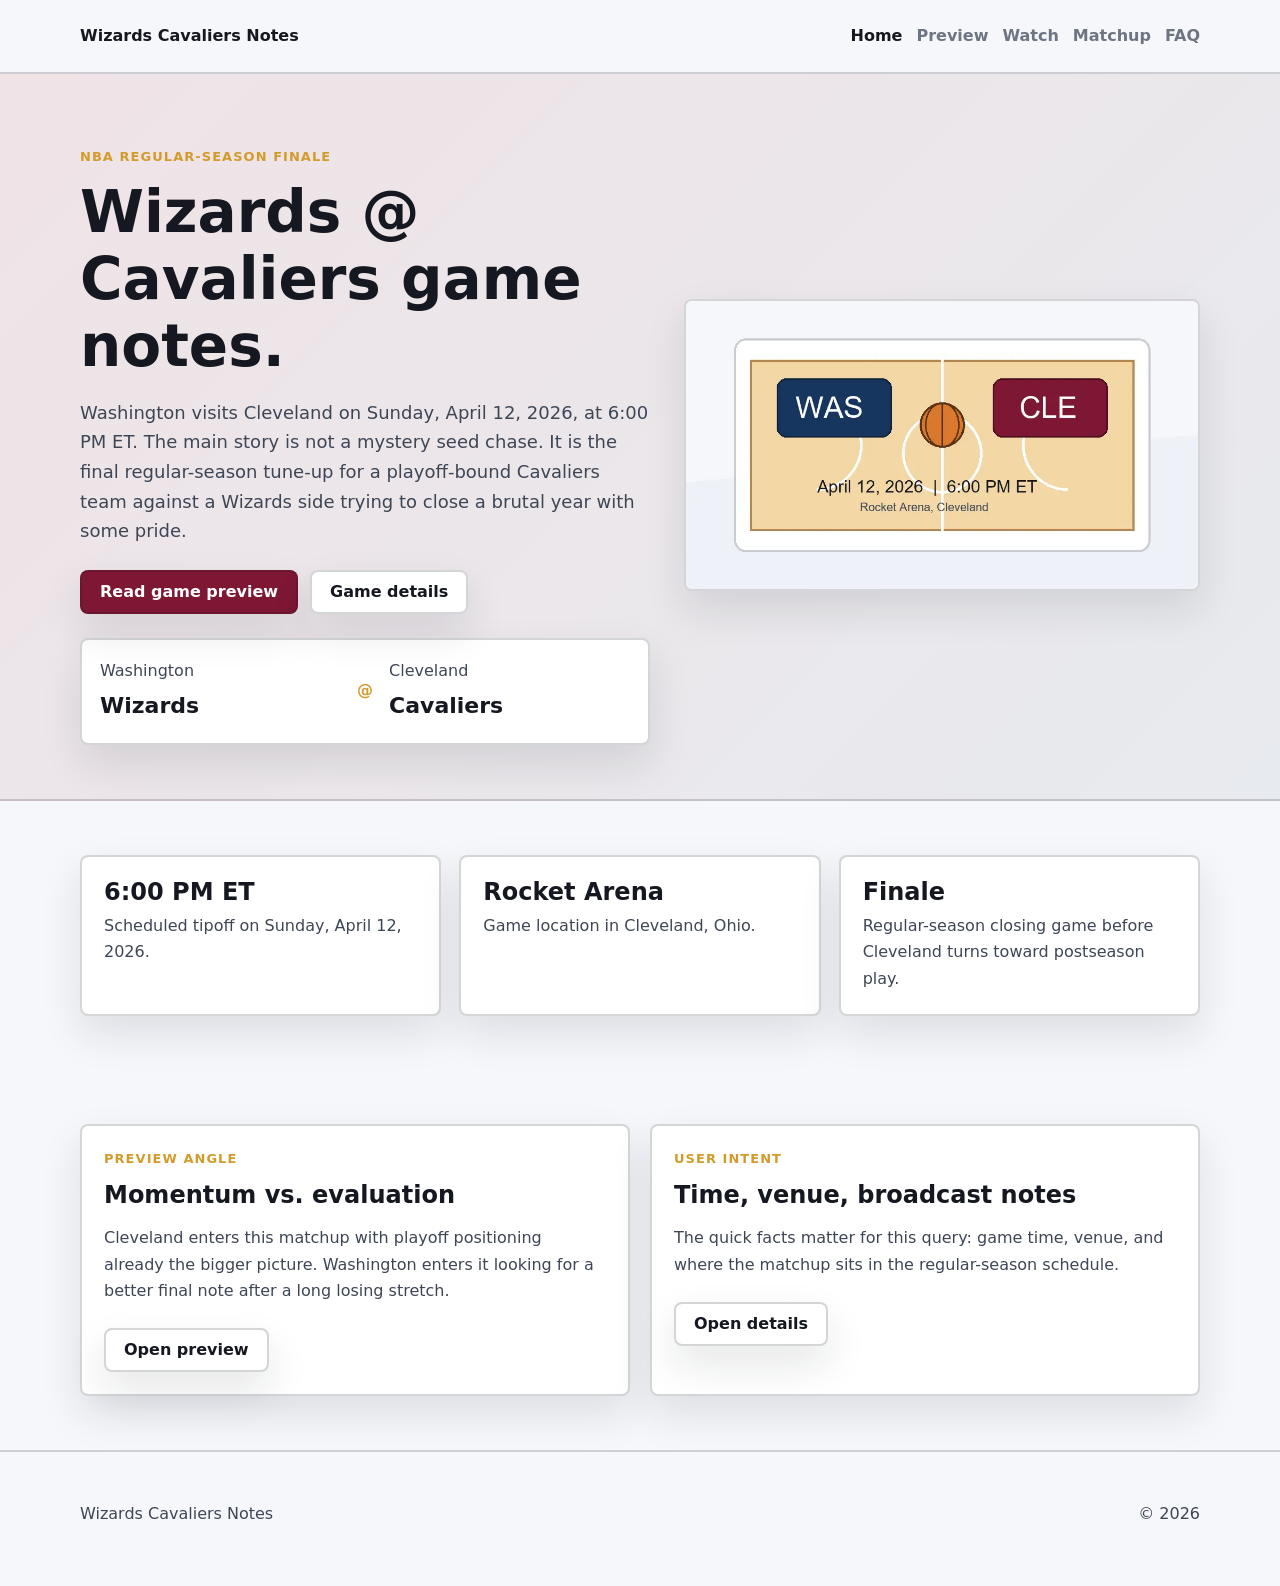
==== index.html @ 1ce33008 "Initial Wizards Cavaliers preview site" ====
<!DOCTYPE html>
<html lang="en">
<head>
  <meta charset="UTF-8">
  <meta name="viewport" content="width=device-width, initial-scale=1.0">
  <title>Wizards vs Cavaliers Preview | April 12, 2026 Game Notes</title>
  <meta name="description" content="Original Washington Wizards at Cleveland Cavaliers preview for April 12, 2026, with game time, venue, matchup notes, and regular-season finale context.">
  <link rel="canonical" href="https://zeshanalikhan.github.io/wizards-cavaliers-preview/">
  <meta property="og:title" content="Wizards vs Cavaliers Preview | April 12, 2026 Game Notes">
  <meta property="og:description" content="Game notes for Wizards at Cavaliers on Sunday, April 12, 2026, at Rocket Arena in Cleveland.">
  <meta property="og:type" content="website">
  <meta property="og:url" content="https://zeshanalikhan.github.io/wizards-cavaliers-preview/">
  <link rel="stylesheet" href="styles.css">
  <script defer src="app.js"></script>
</head>
<body data-page="home">
  <header class="site-header">
    <div class="shell header-row">
      <a class="brand" href="./">Wizards Cavaliers Notes</a>
      <nav class="site-nav" aria-label="Primary">
        <a href="./" data-nav="home">Home</a>
        <a href="pages/game-preview.html" data-nav="preview">Preview</a>
        <a href="pages/how-to-watch.html" data-nav="watch">Watch</a>
        <a href="pages/matchup-notes.html" data-nav="matchup">Matchup</a>
        <a href="pages/game-faq.html" data-nav="faq">FAQ</a>
      </nav>
    </div>
  </header>

  <main>
    <section class="hero">
      <div class="shell hero-layout">
        <div>
          <p class="eyebrow">NBA regular-season finale</p>
          <h1>Wizards @ Cavaliers game notes.</h1>
          <p class="lead">Washington visits Cleveland on Sunday, April 12, 2026, at 6:00 PM ET. The main story is not a mystery seed chase. It is the final regular-season tune-up for a playoff-bound Cavaliers team against a Wizards side trying to close a brutal year with some pride.</p>
          <div class="hero-actions">
            <a class="button" href="pages/game-preview.html">Read game preview</a>
            <a class="button secondary" href="pages/how-to-watch.html">Game details</a>
          </div>
          <div class="score-strip" aria-label="Game summary">
            <div class="team-pill">
              <span>Washington</span>
              <strong>Wizards</strong>
            </div>
            <span class="vs">@</span>
            <div class="team-pill">
              <span>Cleveland</span>
              <strong>Cavaliers</strong>
            </div>
          </div>
        </div>
        <img class="hero-image" src="assets/images/wizards-cavaliers-hero.webp" alt="Basketball court illustration for Wizards at Cavaliers game preview" width="960" height="540">
      </div>
    </section>

    <section class="section">
      <div class="shell three-grid">
        <article class="stat-card">
          <strong>6:00 PM ET</strong>
          <span>Scheduled tipoff on Sunday, April 12, 2026.</span>
        </article>
        <article class="stat-card">
          <strong>Rocket Arena</strong>
          <span>Game location in Cleveland, Ohio.</span>
        </article>
        <article class="stat-card">
          <strong>Finale</strong>
          <span>Regular-season closing game before Cleveland turns toward postseason play.</span>
        </article>
      </div>
    </section>

    <section class="section">
      <div class="shell grid">
        <article class="panel">
          <p class="eyebrow">Preview angle</p>
          <h2>Momentum vs. evaluation</h2>
          <p>Cleveland enters this matchup with playoff positioning already the bigger picture. Washington enters it looking for a better final note after a long losing stretch.</p>
          <div class="jump-links">
            <a class="button secondary" href="pages/game-preview.html">Open preview</a>
          </div>
        </article>
        <article class="panel">
          <p class="eyebrow">User intent</p>
          <h2>Time, venue, broadcast notes</h2>
          <p>The quick facts matter for this query: game time, venue, and where the matchup sits in the regular-season schedule.</p>
          <div class="jump-links">
            <a class="button secondary" href="pages/how-to-watch.html">Open details</a>
          </div>
        </article>
      </div>
    </section>
  </main>

  <footer class="site-footer">
    <div class="shell footer-row">
      <p>Wizards Cavaliers Notes</p>
      <p>&copy; <span data-year></span></p>
    </div>
  </footer>
</body>
</html>
---- styles.css ----
:root {
  --bg: #f6f7fb;
  --surface: #ffffff;
  --surface-alt: #eef1f7;
  --ink: #151820;
  --text: #3e4656;
  --muted: #6d7482;
  --line: rgba(21, 24, 32, 0.18);
  --wine: #7d1733;
  --navy: #17365f;
  --gold: #d39b2a;
  --blue: #2457a6;
  --shadow: 0 18px 42px rgba(21, 24, 32, 0.11);
}

*,
*::before,
*::after {
  box-sizing: border-box;
}

body {
  margin: 0;
  font-family: "Segoe UI", system-ui, -apple-system, sans-serif;
  background: var(--bg);
  color: var(--text);
  line-height: 1.65;
}

a {
  color: inherit;
}

.shell {
  width: min(1120px, calc(100% - 32px));
  margin: 0 auto;
}

.narrow {
  width: min(800px, 100%);
}

.site-header {
  position: sticky;
  top: 0;
  z-index: 10;
  background: rgba(246, 247, 251, 0.96);
  border-bottom: 2px solid var(--line);
  backdrop-filter: blur(10px);
}

.header-row,
.footer-row {
  display: flex;
  align-items: center;
  justify-content: space-between;
  gap: 20px;
  min-height: 72px;
}

.brand,
.site-nav a,
.button {
  text-decoration: none;
}

.brand {
  color: var(--ink);
  font-weight: 850;
}

.site-nav {
  display: flex;
  flex-wrap: wrap;
  gap: 14px;
}

.site-nav a {
  color: var(--muted);
  font-weight: 760;
}

.site-nav a.active {
  color: var(--ink);
}

.hero,
.page-hero {
  padding: 72px 0 54px;
  background: linear-gradient(135deg, rgba(125, 23, 51, 0.12), rgba(23, 54, 95, 0.1)), var(--surface);
  border-bottom: 2px solid var(--line);
}

.hero-layout {
  display: grid;
  grid-template-columns: minmax(0, 1.05fr) minmax(320px, 0.95fr);
  gap: 34px;
  align-items: center;
}

.eyebrow {
  margin: 0 0 12px;
  color: var(--gold);
  font-size: 13px;
  font-weight: 850;
  letter-spacing: 0.08em;
  text-transform: uppercase;
}

h1,
h2,
h3 {
  margin: 0;
  color: var(--ink);
  line-height: 1.15;
}

h1 {
  max-width: 13ch;
  font-size: clamp(34px, 5vw, 58px);
}

.lead {
  margin: 18px 0 0;
  max-width: 70ch;
  font-size: 18px;
}

.hero-actions,
.jump-links {
  display: flex;
  flex-wrap: wrap;
  gap: 12px;
  margin-top: 24px;
}

.button {
  display: inline-flex;
  align-items: center;
  justify-content: center;
  min-height: 44px;
  padding: 0 18px;
  border: 2px solid var(--line);
  border-radius: 8px;
  background: var(--wine);
  color: #fff;
  font-weight: 850;
  box-shadow: var(--shadow);
}

.button.secondary {
  background: var(--surface);
  color: var(--ink);
}

.section {
  padding: 54px 0;
}

.grid {
  display: grid;
  grid-template-columns: repeat(2, minmax(0, 1fr));
  gap: 20px;
}

.three-grid {
  display: grid;
  grid-template-columns: repeat(3, minmax(0, 1fr));
  gap: 18px;
}

.article-stack {
  display: grid;
  gap: 18px;
}

.panel,
.callout,
.stat-card {
  background: var(--surface);
  border: 2px solid var(--line);
  border-radius: 8px;
  padding: 22px;
  box-shadow: var(--shadow);
}

.callout {
  border-left: 7px solid var(--wine);
}

.panel p + p,
.callout p + p {
  margin-top: 12px;
}

.panel ul,
.panel ol,
.callout ul,
.callout ol {
  margin: 14px 0 0;
  padding-left: 20px;
}

.stat-card strong {
  display: block;
  color: var(--ink);
  font-size: 24px;
  line-height: 1.1;
  margin-bottom: 8px;
}

.hero-image,
.article-image {
  display: block;
  width: 100%;
  height: auto;
  border: 2px solid var(--line);
  border-radius: 8px;
  box-shadow: var(--shadow);
  background: var(--surface);
}

.article-image {
  margin-bottom: 18px;
}

.score-strip {
  display: grid;
  grid-template-columns: 1fr auto 1fr;
  gap: 16px;
  align-items: center;
  margin-top: 24px;
  padding: 18px;
  border: 2px solid var(--line);
  border-radius: 8px;
  background: var(--surface);
  box-shadow: var(--shadow);
}

.team-pill {
  display: grid;
  gap: 4px;
}

.team-pill strong {
  color: var(--ink);
  font-size: 22px;
}

.vs {
  color: var(--gold);
  font-weight: 900;
}

.site-footer {
  padding: 26px 0 36px;
  border-top: 2px solid var(--line);
}

.not-found {
  min-height: 100vh;
  display: grid;
  place-items: center;
  align-content: center;
  gap: 14px;
  padding: 32px;
  text-align: center;
}

@media (max-width: 780px) {
  .grid,
  .three-grid,
  .hero-layout,
  .score-strip {
    grid-template-columns: 1fr;
  }

  .header-row,
  .footer-row {
    align-items: start;
    flex-direction: column;
    padding: 16px 0;
  }

  .lead {
    font-size: 16px;
  }
}
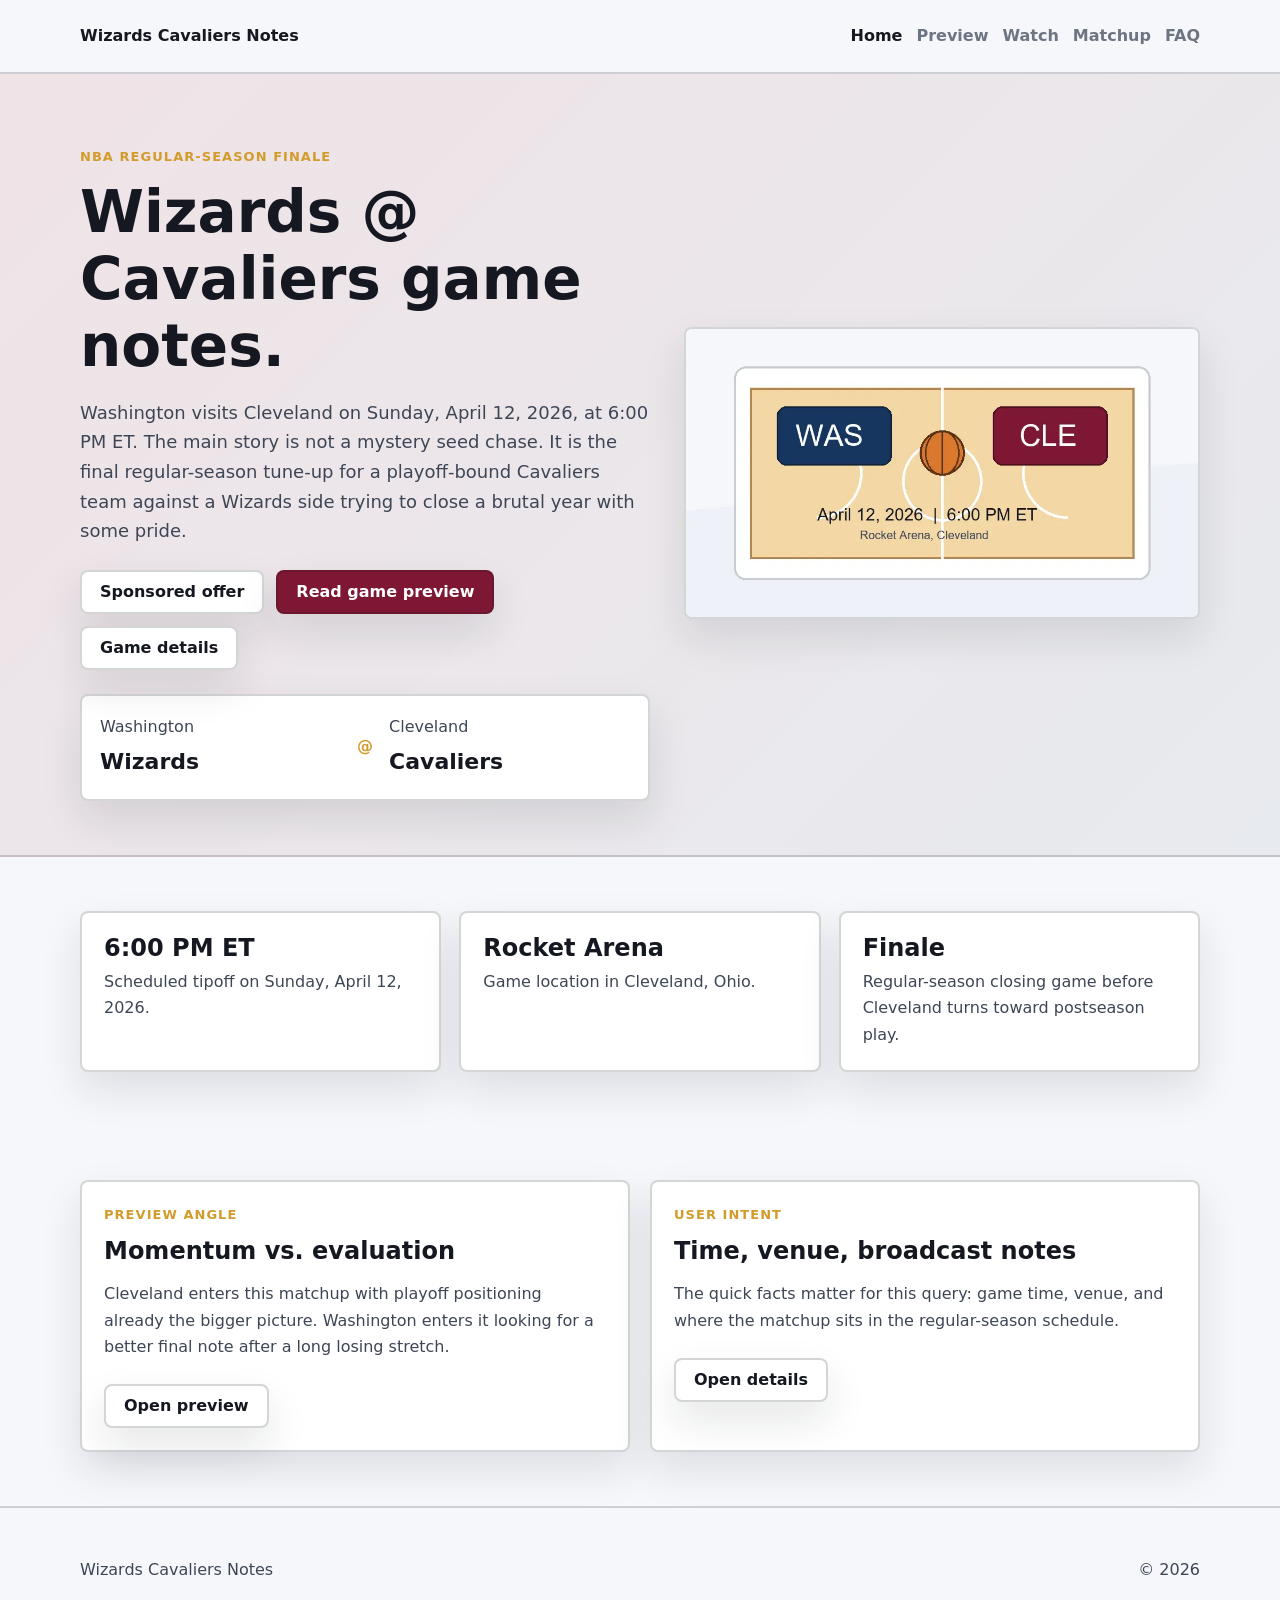
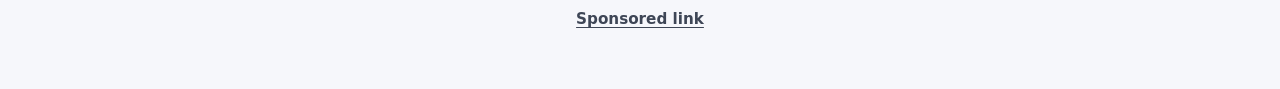
==== commit 874b133e: "Add sponsored smartlink placement" ====
--- a/index.html
+++ b/index.html
@@ -5,6 +5,7 @@
   <meta name="viewport" content="width=device-width, initial-scale=1.0">
   <title>Wizards vs Cavaliers Preview | April 12, 2026 Game Notes</title>
   <meta name="description" content="Original Washington Wizards at Cleveland Cavaliers preview for April 12, 2026, with game time, venue, matchup notes, and regular-season finale context.">
+  <meta name="google-site-verification" content="zPeMqoo2h3M_oqIertTkiu1rAj5quQBwW_J42bXbuFM">
   <link rel="canonical" href="https://zeshanalikhan.github.io/wizards-cavaliers-preview/">
   <meta property="og:title" content="Wizards vs Cavaliers Preview | April 12, 2026 Game Notes">
   <meta property="og:description" content="Game notes for Wizards at Cavaliers on Sunday, April 12, 2026, at Rocket Arena in Cleveland.">
@@ -35,6 +36,7 @@
           <h1>Wizards @ Cavaliers game notes.</h1>
           <p class="lead">Washington visits Cleveland on Sunday, April 12, 2026, at 6:00 PM ET. The main story is not a mystery seed chase. It is the final regular-season tune-up for a playoff-bound Cavaliers team against a Wizards side trying to close a brutal year with some pride.</p>
           <div class="hero-actions">
+          <a class="button secondary" href="https://www.profitablecpmratenetwork.com/j9f627innq?key=be46e17df9e34aa3b5b8e77e88a34740" rel="nofollow sponsored noopener" target="_blank">Sponsored offer</a>
             <a class="button" href="pages/game-preview.html">Read game preview</a>
             <a class="button secondary" href="pages/how-to-watch.html">Game details</a>
           </div>
@@ -98,6 +100,9 @@
       <p>Wizards Cavaliers Notes</p>
       <p>&copy; <span data-year></span></p>
     </div>
+        <div class="adsterra-link-wrap">
+        <a class="adsterra-link" href="https://www.profitablecpmratenetwork.com/j9f627innq?key=be46e17df9e34aa3b5b8e77e88a34740" rel="nofollow sponsored noopener" target="_blank">Sponsored link</a>
+      </div>
   </footer>
 </body>
 </html>
--- a/styles.css
+++ b/styles.css
@@ -286,3 +286,15 @@
     font-size: 16px;
   }
 }
+.adsterra-link-wrap {
+  padding: 0 0 1.25rem;
+  text-align: center;
+}
+
+.adsterra-link {
+  color: inherit;
+  font-size: 0.95rem;
+  font-weight: 700;
+  text-decoration: underline;
+  text-underline-offset: 0.18em;
+}
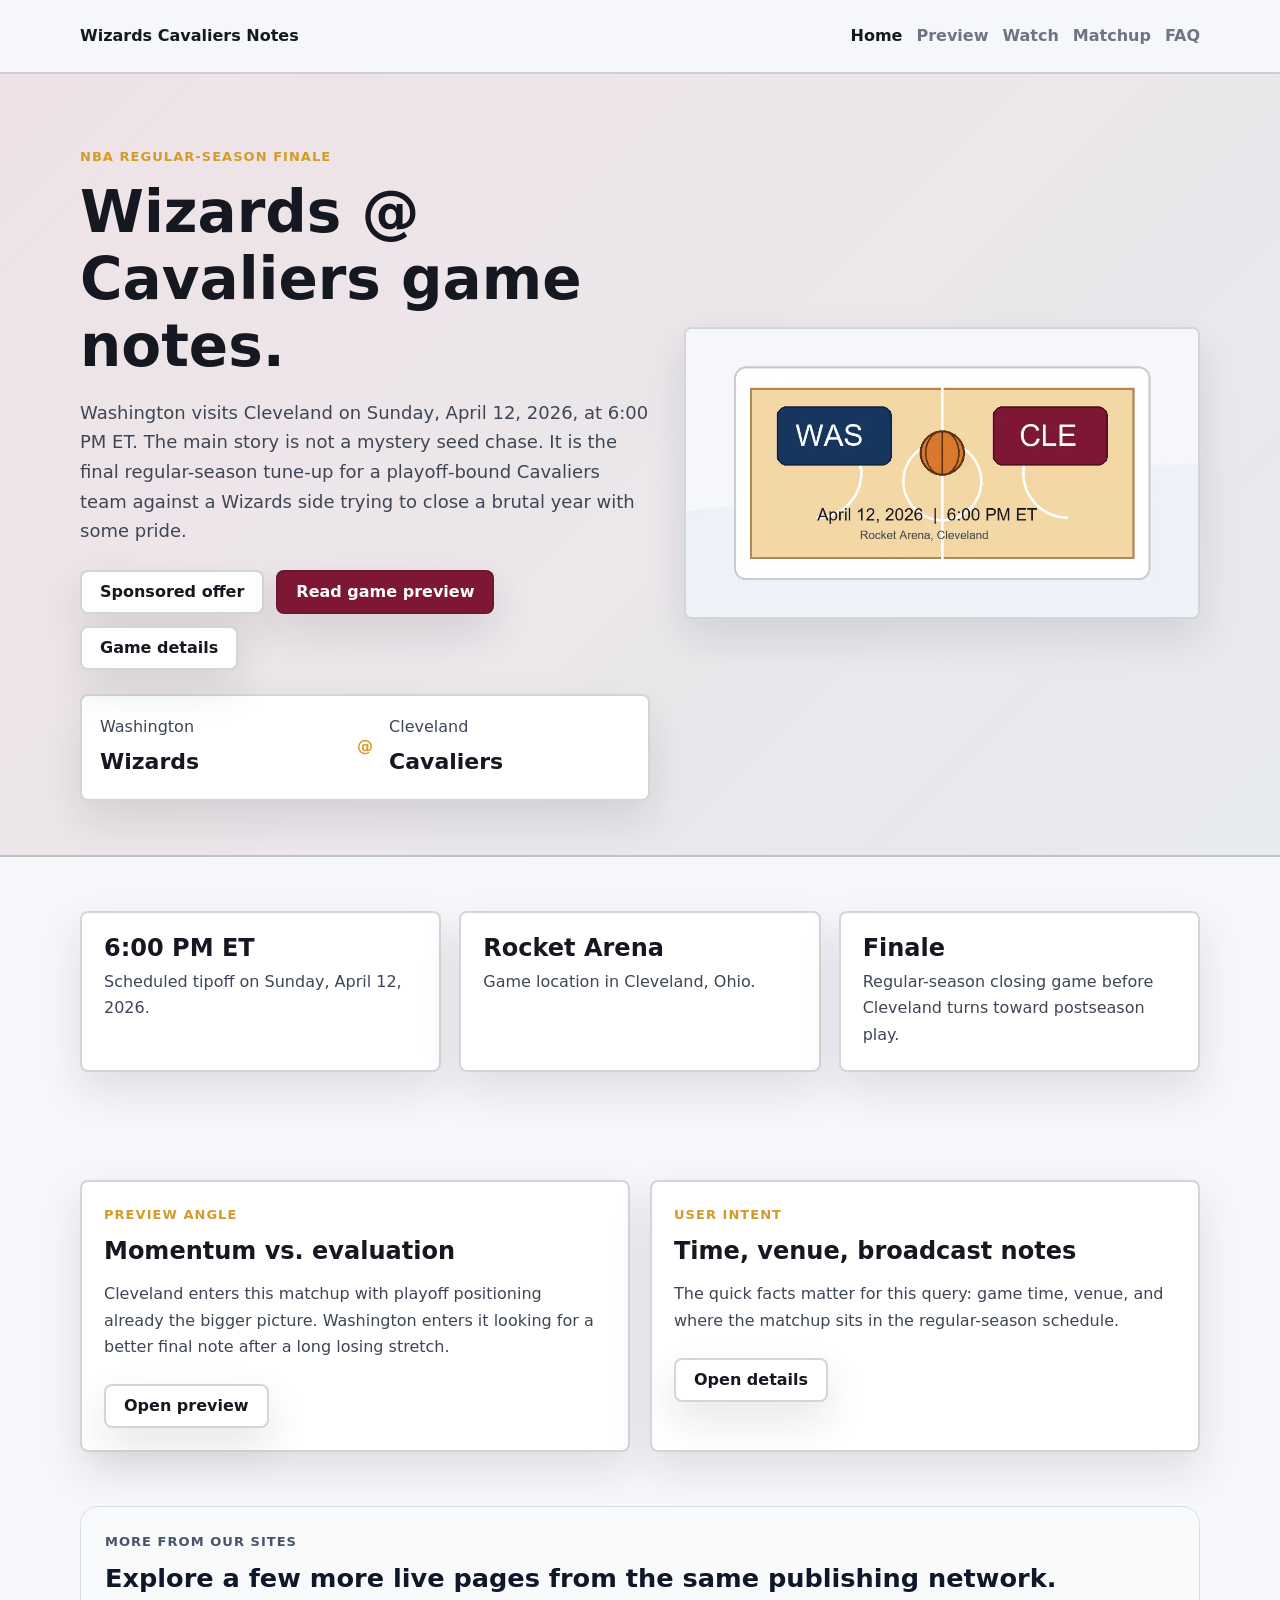
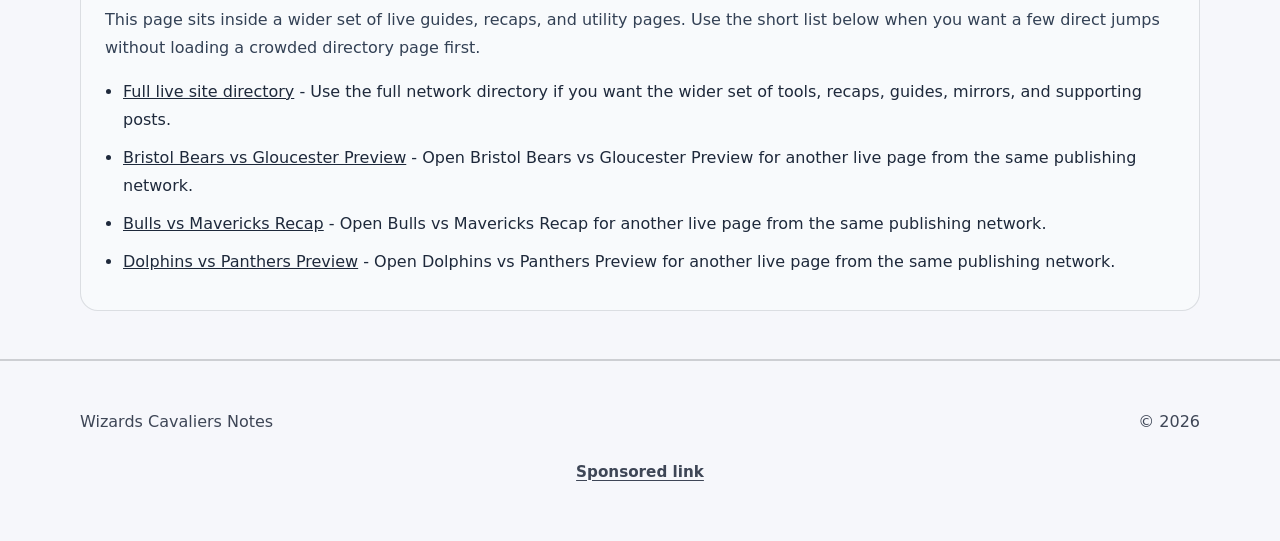
==== commit e5f354d5: "Add owned network links" ====
--- a/index.html
+++ b/index.html
@@ -93,7 +93,25 @@
         </article>
       </div>
     </section>
-  </main>
+
+      <!-- NETWORK_LINKS_START -->
+      <section data-network-links="true" aria-labelledby="network-links-heading" style="padding:0 0 48px;">
+        <div style="width:min(1120px, calc(100% - 32px)); margin:0 auto;">
+          <div style="border:1px solid rgba(15, 23, 42, 0.12); background:#f8fafc; border-radius:18px; padding:24px;">
+            <p style="margin:0 0 10px; font-size:13px; font-weight:800; letter-spacing:0.08em; text-transform:uppercase; color:#475569;">More from our sites</p>
+            <h2 id="network-links-heading" style="margin:0 0 12px; font-size:clamp(1.5rem, 2vw, 1.9rem); line-height:1.2; color:#0f172a;">Explore a few more live pages from the same publishing network.</h2>
+            <p style="margin:0 0 16px; color:#334155; line-height:1.75;">This page sits inside a wider set of live guides, recaps, and utility pages. Use the short list below when you want a few direct jumps without loading a crowded directory page first.</p>
+            <ul style="margin:0; padding-left:18px; color:#1e293b; line-height:1.75;">
+          <li style="margin:0 0 10px;"><a href="https://zeshanalikhan.github.io/creator-app-hub-site/pages/site-directory.html">Full live site directory</a> - Use the full network directory if you want the wider set of tools, recaps, guides, mirrors, and supporting posts.</li>
+          <li style="margin:0 0 10px;"><a href="https://zeshanalikhan.github.io/bristol-gloucester-prem-preview/">Bristol Bears vs Gloucester Preview</a> - Open Bristol Bears vs Gloucester Preview for another live page from the same publishing network.</li>
+          <li style="margin:0 0 10px;"><a href="https://zeshanalikhan.github.io/bulls-mavericks-recap/">Bulls vs Mavericks Recap</a> - Open Bulls vs Mavericks Recap for another live page from the same publishing network.</li>
+          <li style="margin:0 0 10px;"><a href="https://zeshanalikhan.github.io/dolphins-panthers-nrl-preview/">Dolphins vs Panthers Preview</a> - Open Dolphins vs Panthers Preview for another live page from the same publishing network.</li>
+            </ul>
+          </div>
+        </div>
+      </section>
+      <!-- NETWORK_LINKS_END -->
+    </main>
 
   <footer class="site-footer">
     <div class="shell footer-row">
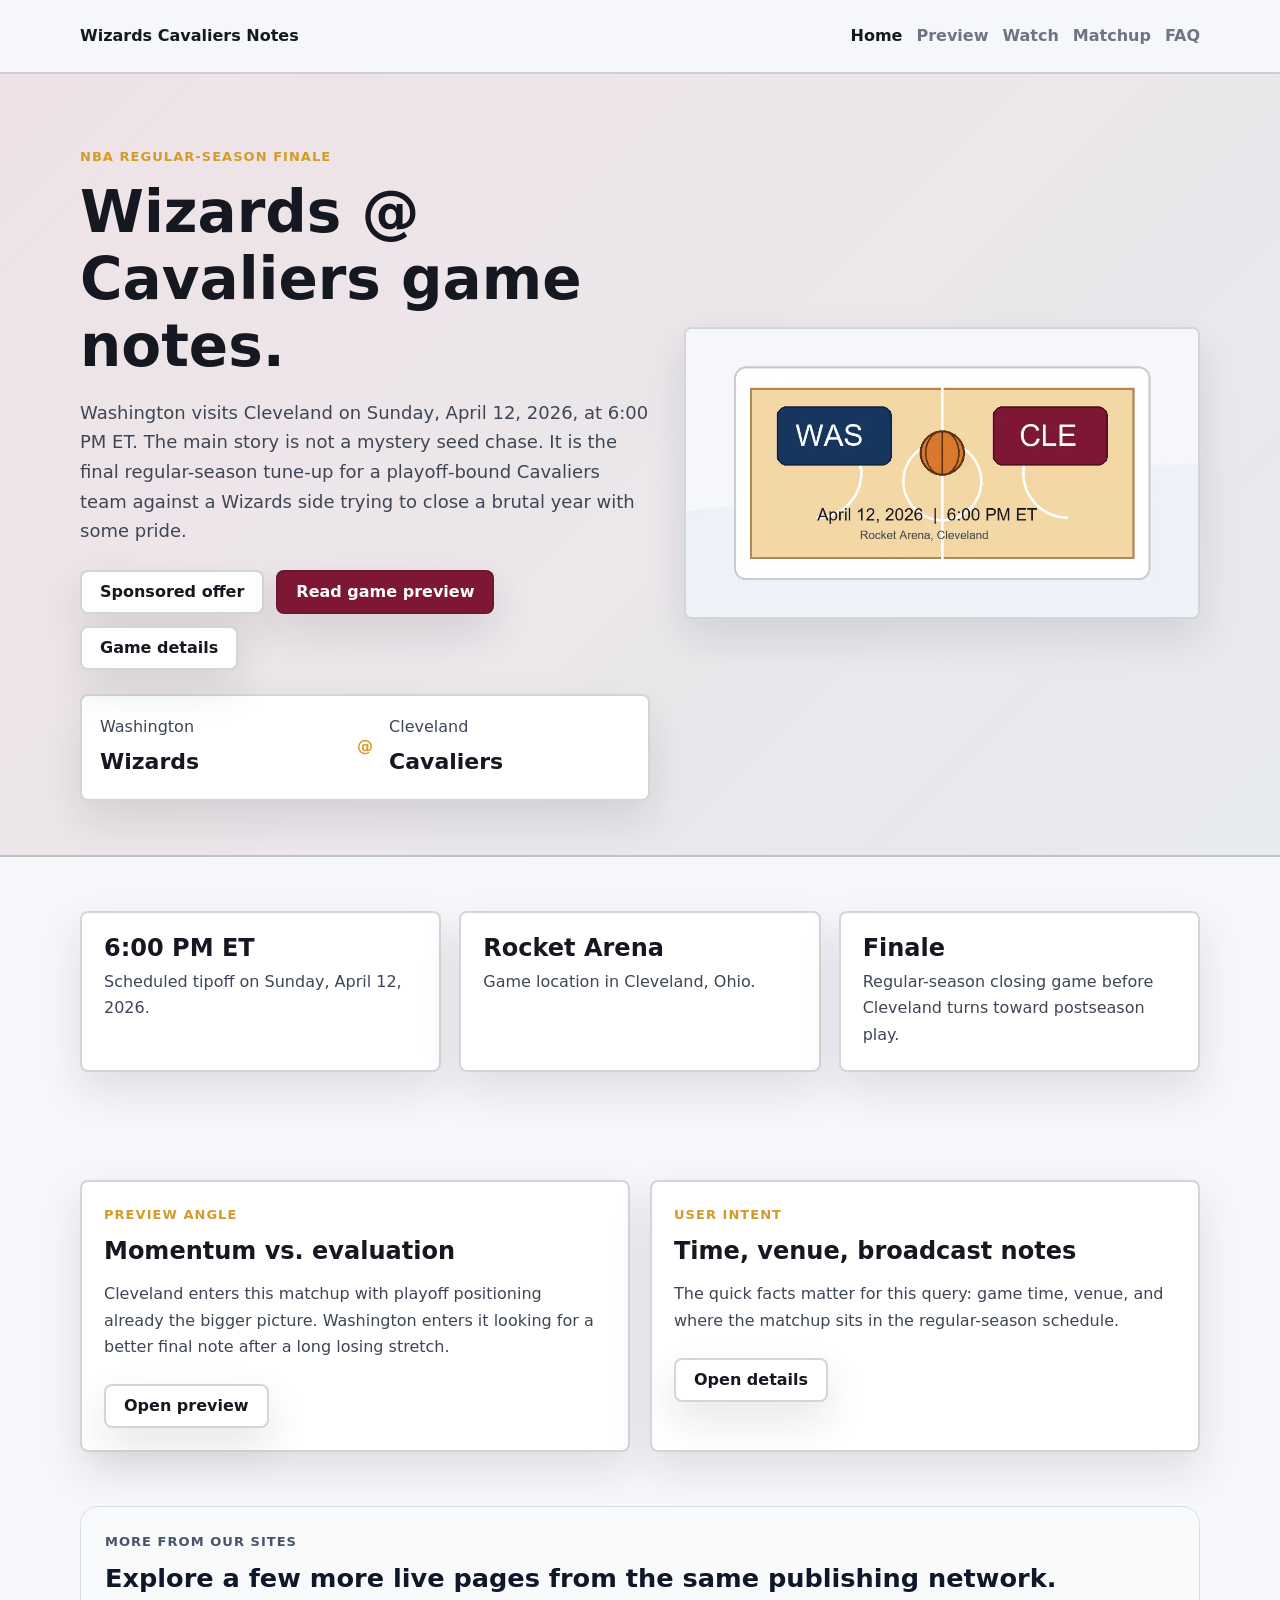
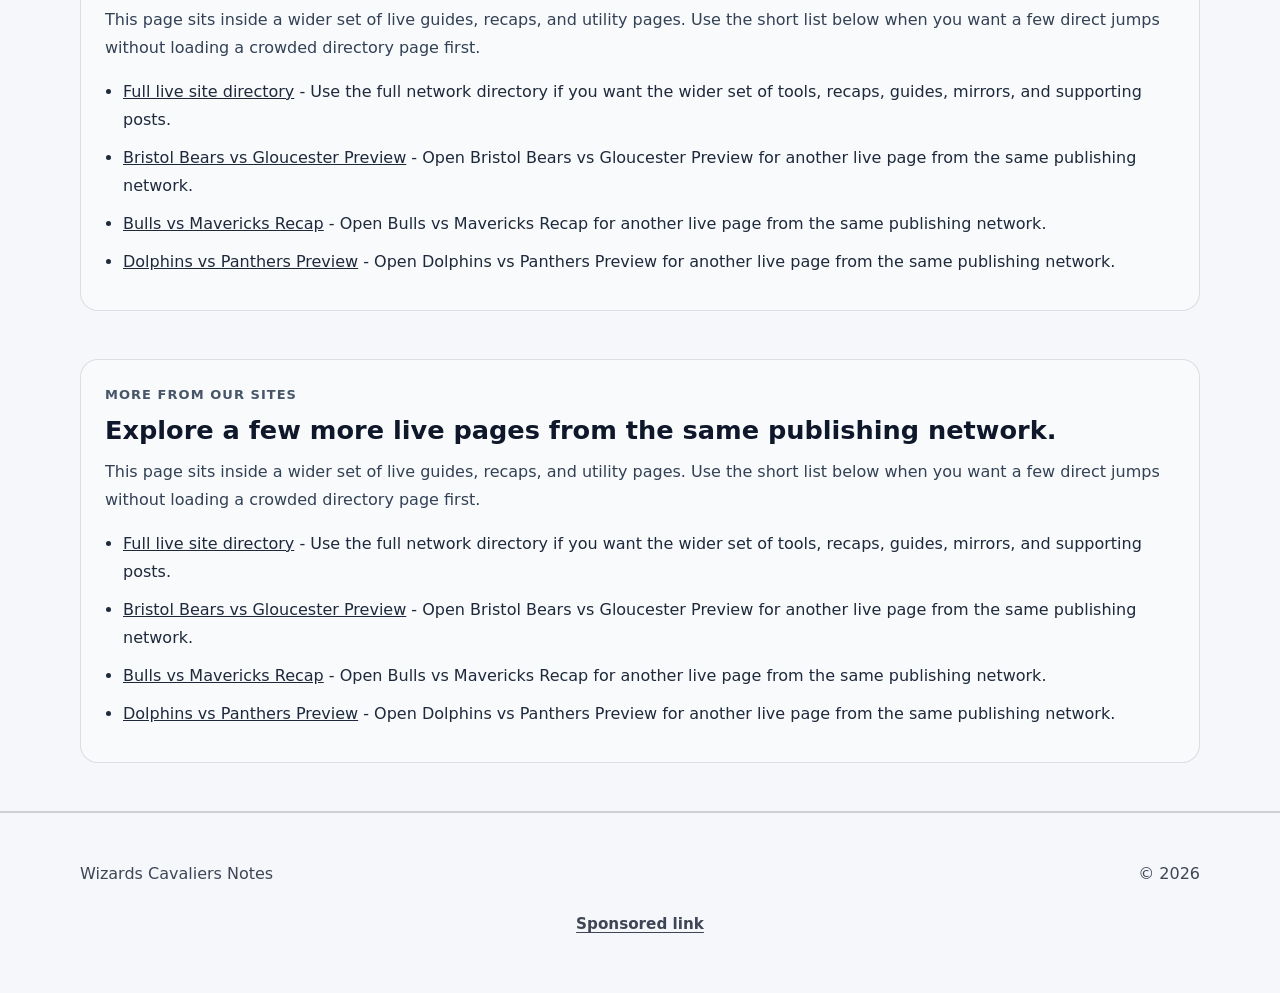
==== commit b4281f62: "Add owned network links" ====
--- a/index.html
+++ b/index.html
@@ -111,6 +111,24 @@
         </div>
       </section>
       <!-- NETWORK_LINKS_END -->
+    
+      <!-- NETWORK_LINKS_START -->
+      <section data-network-links="true" aria-labelledby="network-links-heading" style="padding:0 0 48px;">
+        <div style="width:min(1120px, calc(100% - 32px)); margin:0 auto;">
+          <div style="border:1px solid rgba(15, 23, 42, 0.12); background:#f8fafc; border-radius:18px; padding:24px;">
+            <p style="margin:0 0 10px; font-size:13px; font-weight:800; letter-spacing:0.08em; text-transform:uppercase; color:#475569;">More from our sites</p>
+            <h2 id="network-links-heading" style="margin:0 0 12px; font-size:clamp(1.5rem, 2vw, 1.9rem); line-height:1.2; color:#0f172a;">Explore a few more live pages from the same publishing network.</h2>
+            <p style="margin:0 0 16px; color:#334155; line-height:1.75;">This page sits inside a wider set of live guides, recaps, and utility pages. Use the short list below when you want a few direct jumps without loading a crowded directory page first.</p>
+            <ul style="margin:0; padding-left:18px; color:#1e293b; line-height:1.75;">
+          <li style="margin:0 0 10px;"><a href="https://zeshanalikhan.github.io/creator-app-hub-site/pages/site-directory.html">Full live site directory</a> - Use the full network directory if you want the wider set of tools, recaps, guides, mirrors, and supporting posts.</li>
+          <li style="margin:0 0 10px;"><a href="https://zeshanalikhan.github.io/bristol-gloucester-prem-preview/">Bristol Bears vs Gloucester Preview</a> - Open Bristol Bears vs Gloucester Preview for another live page from the same publishing network.</li>
+          <li style="margin:0 0 10px;"><a href="https://zeshanalikhan.github.io/bulls-mavericks-recap/">Bulls vs Mavericks Recap</a> - Open Bulls vs Mavericks Recap for another live page from the same publishing network.</li>
+          <li style="margin:0 0 10px;"><a href="https://zeshanalikhan.github.io/dolphins-panthers-nrl-preview/">Dolphins vs Panthers Preview</a> - Open Dolphins vs Panthers Preview for another live page from the same publishing network.</li>
+            </ul>
+          </div>
+        </div>
+      </section>
+      <!-- NETWORK_LINKS_END -->
     </main>
 
   <footer class="site-footer">
